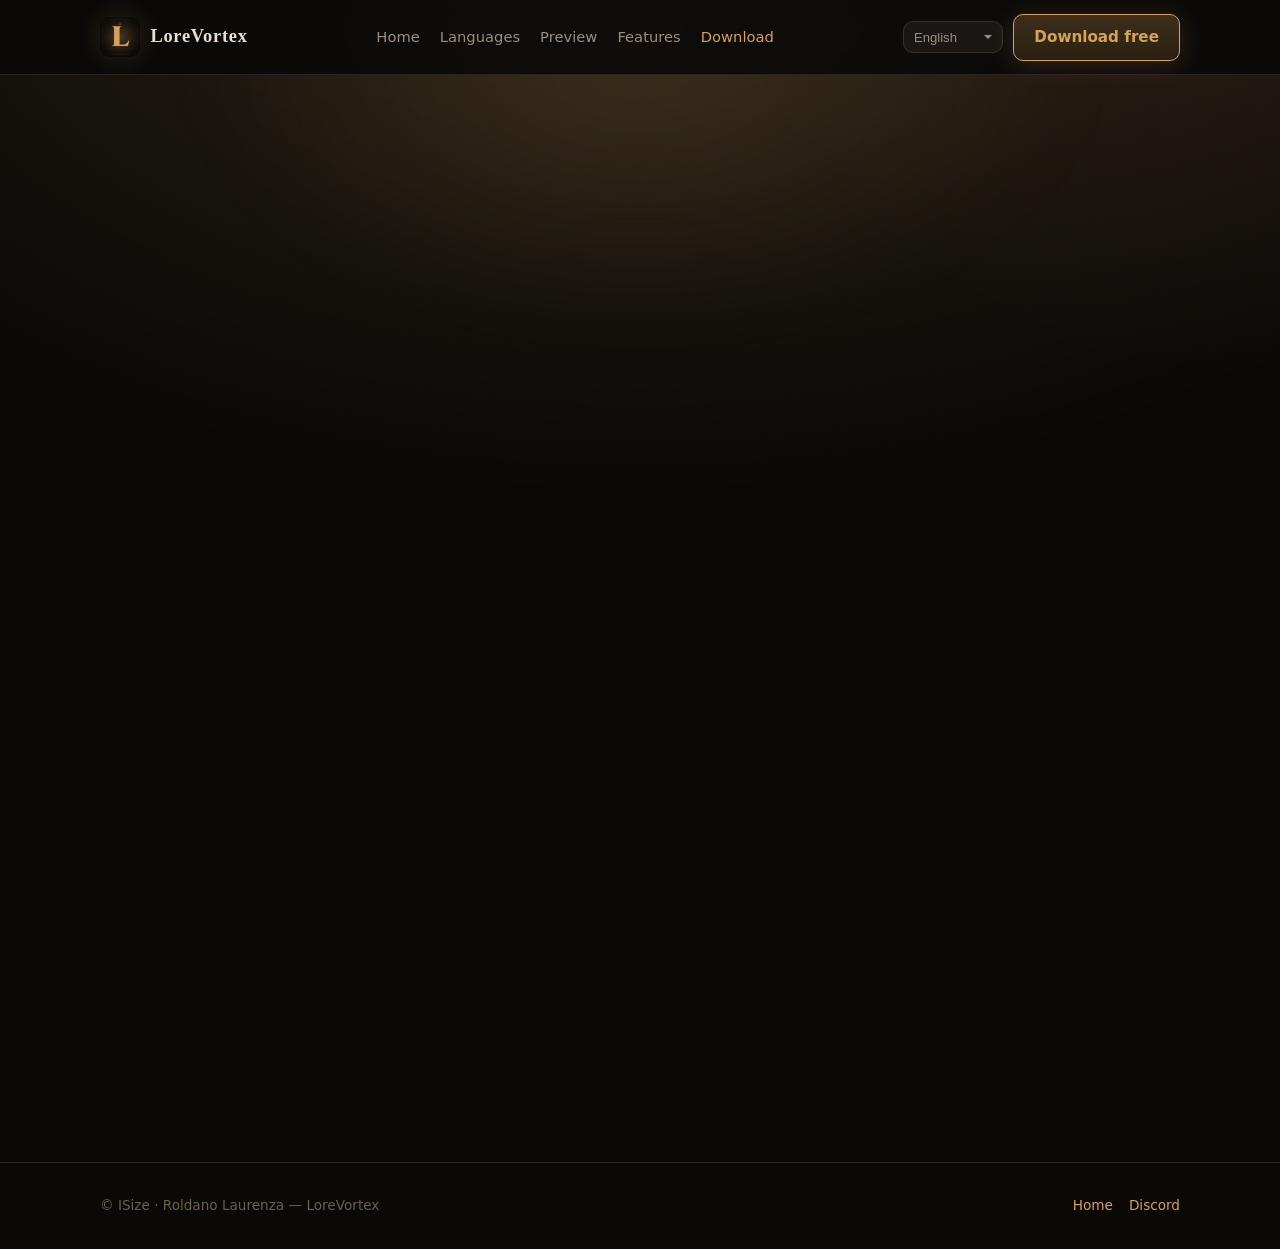
==== download.html @ da4286eb "Initial LoreVortex marketing site Co-authored-by: Cursor <cursoragent@cursor.com>" ====
<!DOCTYPE html>
<html lang="en">
  <head>
    <meta charset="utf-8" />
    <meta name="viewport" content="width=device-width, initial-scale=1" />
    <meta
      name="description"
      content="Download LoreVortex — Windows installer (.exe) and Android APK. Free P2P TTRPG companion."
    />
    <title>Download — LoreVortex</title>
    <link rel="icon" href="assets/img/logo.png" type="image/png" />
    <link rel="stylesheet" href="assets/css/site.css" />
  </head>
  <body
    data-page="download"
    data-page-title-key="meta.downloadTitle"
    data-page-desc-key="meta.downloadDescription"
  >
    <div class="hero-glow" aria-hidden="true"></div>

    <header class="site-header">
      <div class="wrap">
        <a class="logo" href="index.html">
          <img class="logo-mark" src="assets/img/logo.png" alt="LoreVortex" width="40" height="40" />
          LoreVortex
        </a>
        <nav class="site-nav" aria-label="Main">
          <a href="index.html" data-i18n="nav.home">Home</a>
          <a href="index.html#languages" data-i18n="nav.languages">Languages</a>
          <a href="index.html#preview" data-i18n="nav.preview">Preview</a>
          <a href="index.html#features" data-i18n="nav.features">Features</a>
          <a href="download.html" aria-current="page" data-i18n="nav.download">Download</a>
        </nav>
        <div class="header-actions">
          <label class="lang-switch">
            <span class="sr-only" data-i18n="lang.label">Language</span>
            <select id="lang-select" aria-label="Language"></select>
          </label>
          <a class="btn btn-primary" href="#windows" data-i18n="nav.downloadCta">Download free</a>
        </div>
      </div>
    </header>

    <main>
      <section class="hero hero-compact">
        <div class="wrap hero-inner">
          <h1 class="reveal" data-i18n="dl.title">Download</h1>
          <p class="hero-lead reveal" data-i18n="dl.lead" data-i18n-html>
            Full client on Windows…
          </p>
        </div>
      </section>

      <section>
        <div class="wrap">
          <div class="download-grid">
            <article class="download-card reveal" id="windows">
              <span class="platform" data-i18n="dl.win.platform">Windows 10 / 11 · x64</span>
              <h2 data-i18n="dl.win.h">Desktop installer</h2>
              <p class="version" data-release="desktop" data-role="version">…</p>
              <p data-i18n="dl.win.p">Native Tauri client with every feature…</p>
              <a
                class="btn btn-primary btn-shimmer"
                data-release="desktop"
                data-role="download"
                href="https://github.com/ISizeITA/LoreVortex-releases/releases/latest"
                data-i18n="dl.win.btn"
              >
                Download .exe
              </a>
              <p class="file-line">
                <span data-i18n="dl.win.file">File:</span>
                <span data-release="desktop" data-role="filename">—</span>
              </p>
              <ul class="req-list">
                <li data-i18n="dl.win.req1">WebView2</li>
                <li data-i18n="dl.win.req2">Network for updates</li>
                <li data-i18n="dl.win.req3">No Node.js required</li>
              </ul>
              <p class="card-link">
                <a data-release="desktop" data-role="page" href="#" data-i18n="dl.win.all">All Windows releases →</a>
              </p>
            </article>

            <article class="download-card reveal" id="android">
              <span class="platform" data-i18n="dl.and.platform">Android 7+ · arm64</span>
              <h2 data-i18n="dl.and.h">Player APK</h2>
              <p class="version" data-release="mobile" data-role="version">…</p>
              <p data-i18n="dl.and.p">Join the GM's session…</p>
              <a
                class="btn btn-primary btn-shimmer"
                data-release="mobile"
                data-role="download"
                href="https://github.com/ISizeITA/LoreVortex-Mobile/releases/latest"
                data-i18n="dl.and.btn"
              >
                Download .apk
              </a>
              <p class="file-line">
                <span data-i18n="dl.and.file">File:</span>
                <span data-release="mobile" data-role="filename">—</span>
              </p>
              <ul class="req-list">
                <li data-i18n="dl.and.req1">Allow unknown sources once</li>
                <li data-i18n="dl.and.req2">arm64 phone</li>
                <li data-i18n="dl.and.req3">Not a GM client</li>
              </ul>
              <p class="card-link">
                <a data-release="mobile" data-role="page" href="#" data-i18n="dl.and.all">All Android releases →</a>
              </p>
            </article>
          </div>

          <div class="note reveal" data-i18n="dl.noteUpdate" data-i18n-html>
            <strong>Updates:</strong> use “Check for updates”…
          </div>

          <div class="note note-frost reveal" data-i18n="dl.noteLicense" data-i18n-html>
            <strong>License:</strong> free for personal play…
          </div>
        </div>
      </section>
    </main>

    <footer class="site-footer">
      <div class="wrap">
        <span data-i18n="foot.copy">© ISize · Roldano Laurenza — LoreVortex</span>
        <div class="footer-links">
          <a href="index.html" data-i18n="nav.home">Home</a>
          <a href="https://discord.gg/zVXSP4YbWC" rel="noopener" data-i18n="foot.discord">Discord</a>
        </div>
      </div>
    </footer>

    <script type="module">
      import { initSite } from "./assets/js/site.js";
      initSite();
    </script>
  </body>
</html>
---- assets/css/site.css ----
/* LoreVortex marketing site — matches app Tailwind palette */
:root {
  --bg-base: #0a0908;
  --bg-surface: #15120f;
  --bg-panel: #1a1714;
  --bg-elevated: #221d18;
  --border: #3a3128;
  --border-subtle: #2a241e;
  --ink: #e8dfd2;
  --ink-muted: #9a8e7f;
  --ink-faint: #6a604f;
  --accent-amber: #d4a259;
  --accent-ember: #c97548;
  --accent-blood: #8b2a2a;
  --accent-frost: #6a8caf;
  --glow: rgba(212, 162, 89, 0.18);
  --max-w: 1080px;
  --radius: 10px;
}

*,
*::before,
*::after {
  box-sizing: border-box;
}

html {
  scroll-behavior: smooth;
}

body {
  margin: 0;
  font-family: system-ui, -apple-system, "Segoe UI", Roboto, sans-serif;
  font-size: 1rem;
  line-height: 1.6;
  color: var(--ink);
  background: var(--bg-base);
  background-image:
    radial-gradient(ellipse 80% 50% at 50% -10%, var(--glow), transparent),
    radial-gradient(ellipse 40% 30% at 100% 0%, rgba(201, 117, 72, 0.08), transparent);
}

a {
  color: var(--accent-amber);
  text-decoration: none;
}

a:hover {
  text-decoration: underline;
}

img {
  max-width: 100%;
  height: auto;
  display: block;
}

.wrap {
  width: min(var(--max-w), calc(100% - 2rem));
  margin-inline: auto;
}

.site-header .wrap,
main,
.site-footer {
  position: relative;
  z-index: 1;
}

.site-header {
  position: sticky;
  top: 0;
  z-index: 10;
  border-bottom: 1px solid var(--border-subtle);
  background: rgba(10, 9, 8, 0.88);
  backdrop-filter: blur(10px);
}

.site-header .wrap {
  display: flex;
  align-items: center;
  justify-content: space-between;
  gap: 1rem;
  padding: 0.85rem 0;
}

.logo {
  display: flex;
  align-items: center;
  gap: 0.65rem;
  font-family: Georgia, "Times New Roman", serif;
  font-size: 1.15rem;
  font-weight: 700;
  letter-spacing: 0.04em;
  color: var(--ink);
  text-decoration: none;
}

.logo:hover {
  text-decoration: none;
  color: var(--accent-amber);
}

.logo-mark {
  width: 40px;
  height: 40px;
  border-radius: 10px;
  flex-shrink: 0;
  box-shadow: 0 0 24px var(--glow);
  animation: logoPulse 4s ease-in-out infinite;
}

@keyframes logoPulse {
  0%,
  100% {
    box-shadow: 0 0 16px rgba(212, 162, 89, 0.25);
  }
  50% {
    box-shadow: 0 0 28px rgba(212, 162, 89, 0.45);
  }
}

.header-actions {
  display: flex;
  align-items: center;
  gap: 0.65rem;
}

.lang-switch select {
  appearance: none;
  background: var(--bg-panel);
  border: 1px solid var(--border);
  border-radius: var(--radius);
  color: var(--ink-muted);
  font-size: 0.82rem;
  padding: 0.45rem 1.75rem 0.45rem 0.65rem;
  cursor: pointer;
  background-image: url("data:image/svg+xml,%3Csvg xmlns='http://www.w3.org/2000/svg' width='12' height='12' fill='%239a8e7f'%3E%3Cpath d='M2 4l4 4 4-4'/%3E%3C/svg%3E");
  background-repeat: no-repeat;
  background-position: right 0.5rem center;
  transition: border-color 0.2s, color 0.2s;
}

.lang-switch select:hover,
.lang-switch select:focus {
  border-color: var(--accent-amber);
  color: var(--ink);
  outline: none;
}

.sr-only {
  position: absolute;
  width: 1px;
  height: 1px;
  padding: 0;
  margin: -1px;
  overflow: hidden;
  clip: rect(0, 0, 0, 0);
  white-space: nowrap;
  border: 0;
}

/* Ambient hero glow (parallax via JS) */
.hero-glow {
  pointer-events: none;
  position: fixed;
  top: -20%;
  left: 50%;
  width: min(900px, 90vw);
  height: 500px;
  margin-left: -450px;
  background: radial-gradient(ellipse, rgba(212, 162, 89, 0.14) 0%, transparent 70%);
  filter: blur(40px);
  z-index: 0;
  animation: glowDrift 12s ease-in-out infinite alternate;
}

@keyframes glowDrift {
  from {
    transform: translate(0, 0) scale(1);
  }
  to {
    transform: translate(30px, 20px) scale(1.08);
  }
}

.hero-inner {
  position: relative;
  z-index: 1;
}

.hero-compact {
  padding: 2.5rem 0 1.5rem;
}

/* Scroll reveal */
.reveal {
  opacity: 0;
  transform: translateY(28px);
  transition:
    opacity 0.65s cubic-bezier(0.22, 1, 0.36, 1),
    transform 0.65s cubic-bezier(0.22, 1, 0.36, 1);
  transition-delay: var(--reveal-delay, 0ms);
}

.reveal.is-visible {
  opacity: 1;
  transform: translateY(0);
}

.hero-badge.reveal.is-visible {
  animation: badgeIn 0.8s ease backwards;
}

@keyframes badgeIn {
  from {
    opacity: 0;
    letter-spacing: 0.2em;
  }
  to {
    opacity: 1;
    letter-spacing: 0.08em;
  }
}

/* Language pills */
.langs-section .panel {
  text-align: center;
}

.langs-section .section-lead {
  margin-inline: auto;
}

.lang-pills {
  display: flex;
  flex-wrap: wrap;
  gap: 0.5rem;
  justify-content: center;
  list-style: none;
  margin: 0 0 1.25rem;
  padding: 0;
}

.lang-pills li {
  padding: 0.35rem 0.85rem;
  border-radius: 999px;
  border: 1px solid var(--border);
  background: var(--bg-surface);
  font-size: 0.88rem;
  color: var(--ink-muted);
  animation: pillFade 0.5s ease backwards;
  animation-delay: calc(var(--i, 0) * 60ms);
  transition: border-color 0.2s, color 0.2s, transform 0.2s;
}

.lang-pills li:hover {
  border-color: var(--accent-amber);
  color: var(--accent-amber);
  transform: translateY(-2px);
}

.lang-pills li:nth-child(1) { --i: 0; }
.lang-pills li:nth-child(2) { --i: 1; }
.lang-pills li:nth-child(3) { --i: 2; }
.lang-pills li:nth-child(4) { --i: 3; }
.lang-pills li:nth-child(5) { --i: 4; }
.lang-pills li:nth-child(6) { --i: 5; }
.lang-pills li:nth-child(7) { --i: 6; }
.lang-pills li:nth-child(8) { --i: 7; }
.lang-pills li:nth-child(9) { --i: 8; }
.lang-pills li:nth-child(10) { --i: 9; }

@keyframes pillFade {
  from {
    opacity: 0;
    transform: scale(0.92);
  }
}

.langs-note {
  margin: 0;
  font-size: 0.9rem;
  color: var(--ink-faint);
}

/* Feature card hover */
.feature-card {
  transition: border-color 0.25s, transform 0.25s, box-shadow 0.25s;
}

.feature-card:hover {
  border-color: rgba(212, 162, 89, 0.35);
  transform: translateY(-3px);
  box-shadow: 0 12px 32px rgba(0, 0, 0, 0.35);
}

.shot {
  transition: transform 0.35s ease, box-shadow 0.35s ease;
}

.shot:hover {
  transform: translateY(-4px) scale(1.01);
  box-shadow: 0 16px 40px rgba(0, 0, 0, 0.4);
}

/* Shimmer CTA */
.btn-shimmer {
  position: relative;
  overflow: hidden;
}

.btn-shimmer::after {
  content: "";
  position: absolute;
  inset: 0;
  background: linear-gradient(
    105deg,
    transparent 40%,
    rgba(212, 162, 89, 0.25) 50%,
    transparent 60%
  );
  transform: translateX(-100%);
  animation: shimmer 3s ease-in-out infinite;
}

@keyframes shimmer {
  0%,
  70%,
  100% {
    transform: translateX(-100%);
  }
  85% {
    transform: translateX(100%);
  }
}

.cta-panel {
  text-align: center;
}

.cta-panel .section-lead {
  margin-inline: auto;
}

.download-card {
  transition: border-color 0.25s, transform 0.25s;
}

.download-card:hover {
  border-color: rgba(212, 162, 89, 0.3);
}

.file-line,
.card-link {
  margin: 0.75rem 0 0;
  font-size: 0.82rem;
  color: var(--ink-faint);
}

.note-frost {
  border-left-color: var(--accent-frost);
  background: rgba(106, 140, 175, 0.08);
}

@media (prefers-reduced-motion: reduce) {
  html {
    scroll-behavior: auto;
  }

  .reveal {
    opacity: 1;
    transform: none;
    transition: none;
  }

  .hero-glow,
  .logo-mark,
  .btn-shimmer::after,
  .lang-pills li {
    animation: none !important;
  }
}

code {
  font-family: ui-monospace, Consolas, monospace;
  font-size: 0.88em;
  padding: 0.1em 0.35em;
  border-radius: 4px;
  background: var(--bg-elevated);
  border: 1px solid var(--border-subtle);
}

.site-nav {
  display: flex;
  flex-wrap: wrap;
  gap: 0.35rem 1.25rem;
  font-size: 0.92rem;
}

.site-nav a {
  color: var(--ink-muted);
  text-decoration: none;
}

.site-nav a:hover,
.site-nav a[aria-current="page"] {
  color: var(--accent-amber);
}

.btn {
  display: inline-flex;
  align-items: center;
  justify-content: center;
  gap: 0.4rem;
  padding: 0.65rem 1.25rem;
  border-radius: var(--radius);
  border: 1px solid var(--border);
  font-weight: 600;
  font-size: 0.95rem;
  text-decoration: none;
  cursor: pointer;
  transition: background 0.15s, border-color 0.15s, transform 0.1s;
}

.btn:hover {
  text-decoration: none;
  transform: translateY(-1px);
}

.btn-primary {
  background: linear-gradient(180deg, #3d2e1a, #2a2012);
  border-color: var(--accent-amber);
  color: var(--accent-amber);
  box-shadow: 0 4px 24px var(--glow);
}

.btn-primary:hover {
  background: linear-gradient(180deg, #4a3820, #322618);
  color: #f0c878;
}

.btn-ghost {
  background: transparent;
  color: var(--ink-muted);
}

.btn-ghost:hover {
  color: var(--ink);
  border-color: var(--border);
}

/* Hero */
.hero {
  padding: 4rem 0 3rem;
  text-align: center;
}

.hero-badge {
  display: inline-block;
  margin-bottom: 1rem;
  padding: 0.25rem 0.75rem;
  border: 1px solid var(--border);
  border-radius: 999px;
  font-size: 0.78rem;
  letter-spacing: 0.08em;
  text-transform: uppercase;
  color: var(--ink-muted);
}

.hero h1 {
  margin: 0 0 1rem;
  font-family: Georgia, serif;
  font-size: clamp(2rem, 5vw, 3rem);
  font-weight: 700;
  line-height: 1.15;
  letter-spacing: 0.02em;
}

.hero-lead {
  margin: 0 auto 1.75rem;
  max-width: 38rem;
  font-size: 1.1rem;
  color: var(--ink-muted);
}

.hero-actions {
  display: flex;
  flex-wrap: wrap;
  gap: 0.75rem;
  justify-content: center;
  margin-bottom: 2.5rem;
}

.hero-meta {
  display: flex;
  flex-wrap: wrap;
  gap: 1.5rem;
  justify-content: center;
  font-size: 0.85rem;
  color: var(--ink-faint);
}

.hero-meta strong {
  color: var(--ink-muted);
  font-weight: 600;
}

/* Sections */
section {
  padding: 3rem 0;
}

.section-title {
  margin: 0 0 0.5rem;
  font-family: Georgia, serif;
  font-size: 1.65rem;
}

.section-lead {
  margin: 0 0 2rem;
  max-width: 42rem;
  color: var(--ink-muted);
}

.panel {
  background: var(--bg-panel);
  border: 1px solid var(--border-subtle);
  border-radius: var(--radius);
  padding: 1.25rem 1.5rem;
}

/* Feature grid */
.feature-grid {
  display: grid;
  grid-template-columns: repeat(auto-fill, minmax(240px, 1fr));
  gap: 1rem;
}

.feature-card {
  background: var(--bg-surface);
  border: 1px solid var(--border-subtle);
  border-radius: var(--radius);
  padding: 1.15rem 1.25rem;
}

.feature-card h3 {
  margin: 0 0 0.35rem;
  font-size: 0.95rem;
  color: var(--accent-amber);
}

.feature-card p {
  margin: 0;
  font-size: 0.88rem;
  color: var(--ink-muted);
  line-height: 1.5;
}

.feature-group-title {
  grid-column: 1 / -1;
  margin: 1.5rem 0 0.25rem;
  font-size: 0.75rem;
  letter-spacing: 0.12em;
  text-transform: uppercase;
  color: var(--ink-faint);
}

.feature-group-title:first-child {
  margin-top: 0;
}

/* Screenshots */
.shots {
  display: grid;
  grid-template-columns: repeat(auto-fit, minmax(280px, 1fr));
  gap: 1.25rem;
}

.shot {
  border: 1px solid var(--border-subtle);
  border-radius: var(--radius);
  overflow: hidden;
  background: var(--bg-surface);
}

.shot img {
  width: 100%;
  aspect-ratio: 16 / 10;
  object-fit: cover;
  background: var(--bg-elevated);
}

.shot figcaption {
  padding: 0.75rem 1rem;
  font-size: 0.85rem;
  color: var(--ink-muted);
  border-top: 1px solid var(--border-subtle);
}

/* Download cards */
.download-grid {
  display: grid;
  grid-template-columns: repeat(auto-fit, minmax(280px, 1fr));
  gap: 1.25rem;
}

.download-card {
  background: var(--bg-panel);
  border: 1px solid var(--border-subtle);
  border-radius: var(--radius);
  padding: 1.5rem;
}

.download-card h2 {
  margin: 0 0 0.35rem;
  font-size: 1.2rem;
}

.download-card .platform {
  font-size: 0.8rem;
  color: var(--ink-faint);
  text-transform: uppercase;
  letter-spacing: 0.08em;
}

.download-card p {
  margin: 0.75rem 0 1.25rem;
  font-size: 0.92rem;
  color: var(--ink-muted);
}

.download-card .version {
  font-size: 0.85rem;
  color: var(--accent-amber);
  margin-bottom: 1rem;
}

.download-card .btn {
  width: 100%;
}

.download-card .btn[disabled] {
  opacity: 0.5;
  pointer-events: none;
}

.req-list {
  margin: 1rem 0 0;
  padding-left: 1.1rem;
  font-size: 0.85rem;
  color: var(--ink-faint);
}

.req-list li {
  margin-bottom: 0.25rem;
}

.note {
  margin-top: 2rem;
  padding: 1rem 1.25rem;
  border-left: 3px solid var(--accent-ember);
  background: rgba(201, 117, 72, 0.08);
  font-size: 0.9rem;
  color: var(--ink-muted);
}

/* Footer */
.site-footer {
  margin-top: 3rem;
  padding: 2rem 0;
  border-top: 1px solid var(--border-subtle);
  font-size: 0.85rem;
  color: var(--ink-faint);
}

.site-footer .wrap {
  display: flex;
  flex-wrap: wrap;
  gap: 1rem;
  justify-content: space-between;
  align-items: center;
}

.footer-links {
  display: flex;
  flex-wrap: wrap;
  gap: 1rem;
}

@media (max-width: 640px) {
  .site-nav {
    display: none;
  }

  .hero {
    padding-top: 2.5rem;
  }

  .header-actions .btn-primary {
    display: none;
  }

  .hero-glow {
    margin-left: -45vw;
    width: 90vw;
  }
}
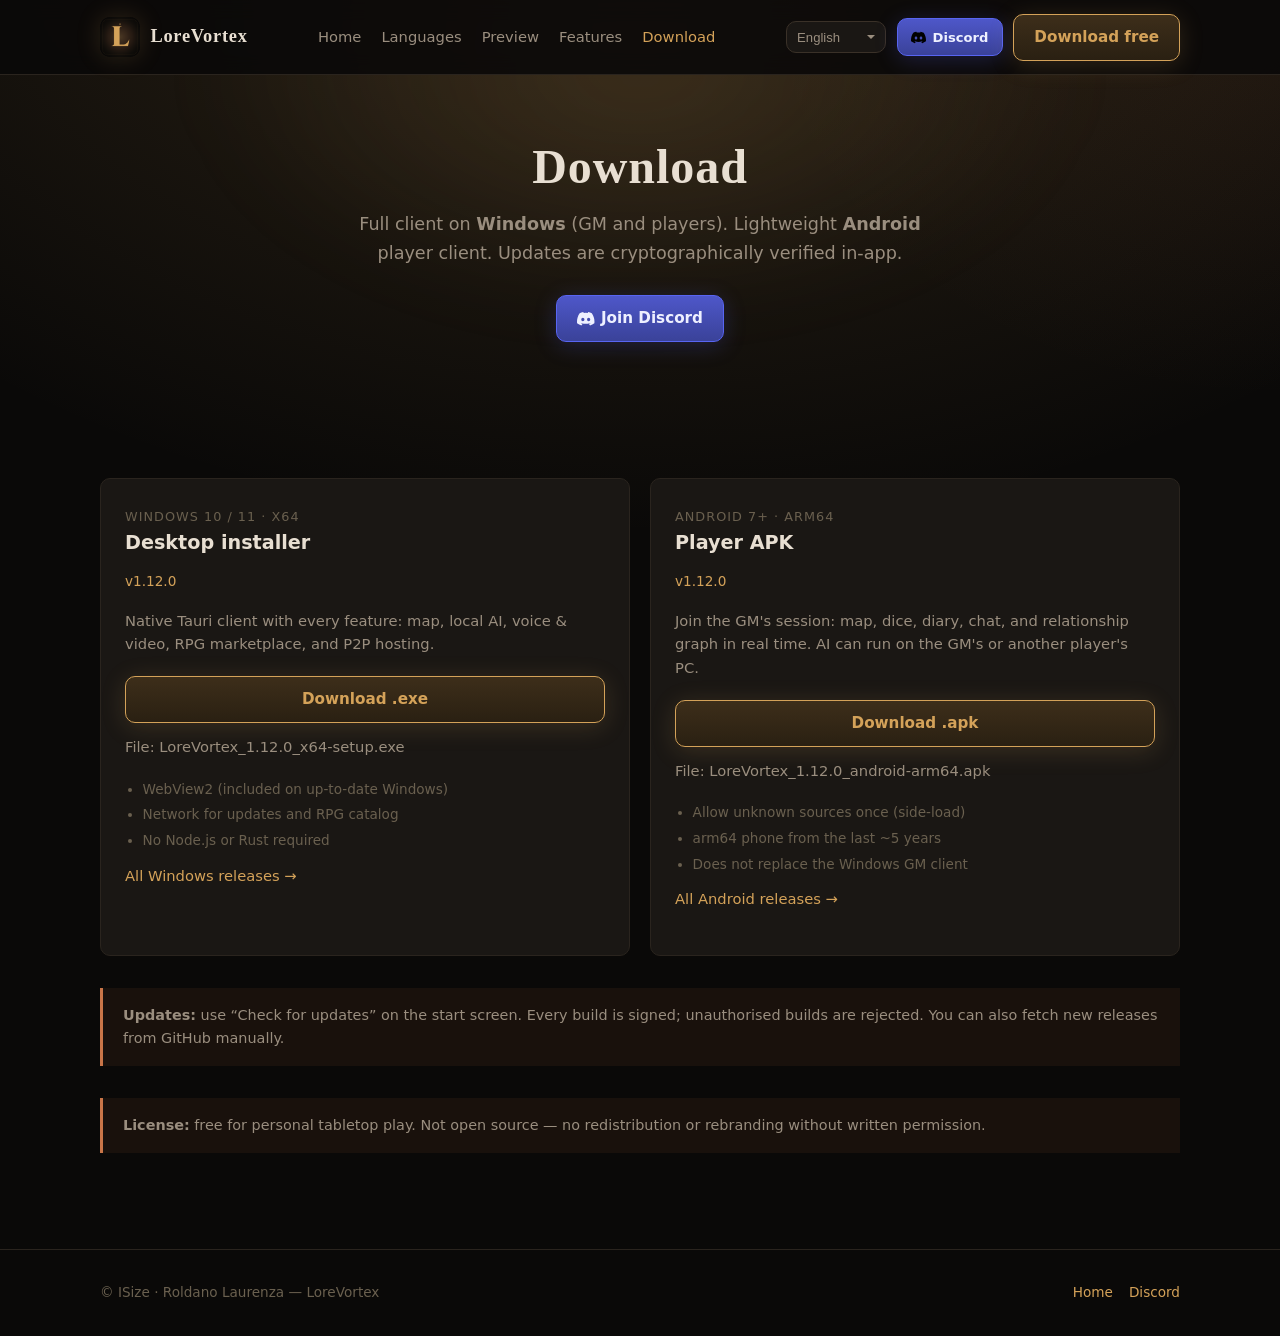
==== commit 444106de: "fix: download page JS error, Discord buttons in header and hero Co-authored-by: Cursor <cursoragent@" ====
--- a/download.html
+++ b/download.html
@@ -36,6 +36,16 @@
             <span class="sr-only" data-i18n="lang.label">Language</span>
             <select id="lang-select" aria-label="Language"></select>
           </label>
+          <a
+            class="btn btn-discord btn-discord--header"
+            href="https://discord.gg/zVXSP4YbWC"
+            rel="noopener noreferrer"
+            target="_blank"
+            aria-label="Discord"
+          >
+            <img class="btn-icon" src="assets/img/discord-icon.svg" width="18" height="18" alt="" />
+            <span class="btn-discord-label" data-i18n="nav.discord">Discord</span>
+          </a>
           <a class="btn btn-primary" href="#windows" data-i18n="nav.downloadCta">Download free</a>
         </div>
       </div>
@@ -48,6 +58,22 @@
           <p class="hero-lead reveal" data-i18n="dl.lead" data-i18n-html>
             Full client on Windows…
           </p>
+          <div class="hero-actions reveal">
+            <a
+              class="btn btn-discord"
+              href="https://discord.gg/zVXSP4YbWC"
+              rel="noopener noreferrer"
+              target="_blank"
+            >
+              <svg class="btn-icon" viewBox="0 0 24 24" aria-hidden="true">
+                <path
+                  fill="currentColor"
+                  d="M20.317 4.37a19.791 19.791 0 0 0-4.885-1.515.074.074 0 0 0-.079.037c-.21.375-.444.864-.608 1.25a18.27 18.27 0 0 0-5.487 0 12.64 12.64 0 0 0-.617-1.25.077.077 0 0 0-.079-.037A19.736 19.736 0 0 0 3.677 4.37a.07.07 0 0 0-.032.027C.533 9.046-.32 13.58.099 18.057a.082.082 0 0 0 .031.057 19.9 19.9 0 0 0 5.993 3.03.078.078 0 0 0 .084-.028 14.09 14.09 0 0 0 1.226-1.994.076.076 0 0 0-.041-.106 13.107 13.107 0 0 1-1.872-.892.077.077 0 0 1-.008-.128 10.2 10.2 0 0 0 .372-.292.074.074 0 0 1 .077-.01c3.928 1.793 8.18 1.793 12.062 0a.074.074 0 0 1 .078.01c.12.098.246.198.373.292a.077.077 0 0 1-.006.127 12.299 12.299 0 0 1-1.873.892.077.077 0 0 0-.041.107c.36.698.772 1.362 1.225 1.993a.076.076 0 0 0 .084.028 19.839 19.839 0 0 0 6.002-3.03.077.077 0 0 0 .032-.054c.5-5.177-.838-9.674-3.549-13.66a.061.061 0 0 0-.031-.03zM8.02 15.33c-1.183 0-2.157-1.085-2.157-2.419 0-1.333.956-2.419 2.157-2.419 1.21 0 2.176 1.096 2.157 2.419 0 1.334-.956 2.419-2.157 2.419zm7.975 0c-1.183 0-2.157-1.085-2.157-2.419 0-1.333.955-2.419 2.157-2.419 1.21 0 2.176 1.096 2.157 2.419 0 1.334-.946 2.419-2.157 2.419z"
+                />
+              </svg>
+              <span data-i18n="hero.btnDiscord">Join Discord</span>
+            </a>
+          </div>
         </div>
       </section>
 
--- a/assets/css/site.css
+++ b/assets/css/site.css
@@ -450,6 +450,52 @@
   border-color: var(--border);
 }
 
+.btn-discord {
+  background: linear-gradient(180deg, #4e57c9, #3a4299);
+  border-color: #5865f2;
+  color: #eef0ff;
+  box-shadow: 0 4px 22px rgba(88, 101, 242, 0.22);
+}
+
+.btn-discord:hover {
+  background: linear-gradient(180deg, #5865f2, #4752c4);
+  color: #fff;
+  border-color: #7289da;
+}
+
+.btn-discord--header {
+  padding: 0.45rem 0.85rem;
+  font-size: 0.82rem;
+}
+
+.btn-discord--header .btn-discord-label {
+  display: inline;
+}
+
+@media (max-width: 720px) {
+  .btn-discord--header .btn-discord-label {
+    display: none;
+  }
+
+  .btn-discord--header {
+    padding: 0.45rem 0.55rem;
+  }
+}
+
+.btn-icon {
+  width: 1.15em;
+  height: 1.15em;
+  flex-shrink: 0;
+  display: block;
+}
+
+.cta-actions {
+  display: flex;
+  flex-wrap: wrap;
+  gap: 0.75rem;
+  justify-content: center;
+}
+
 /* Hero */
 .hero {
   padding: 4rem 0 3rem;
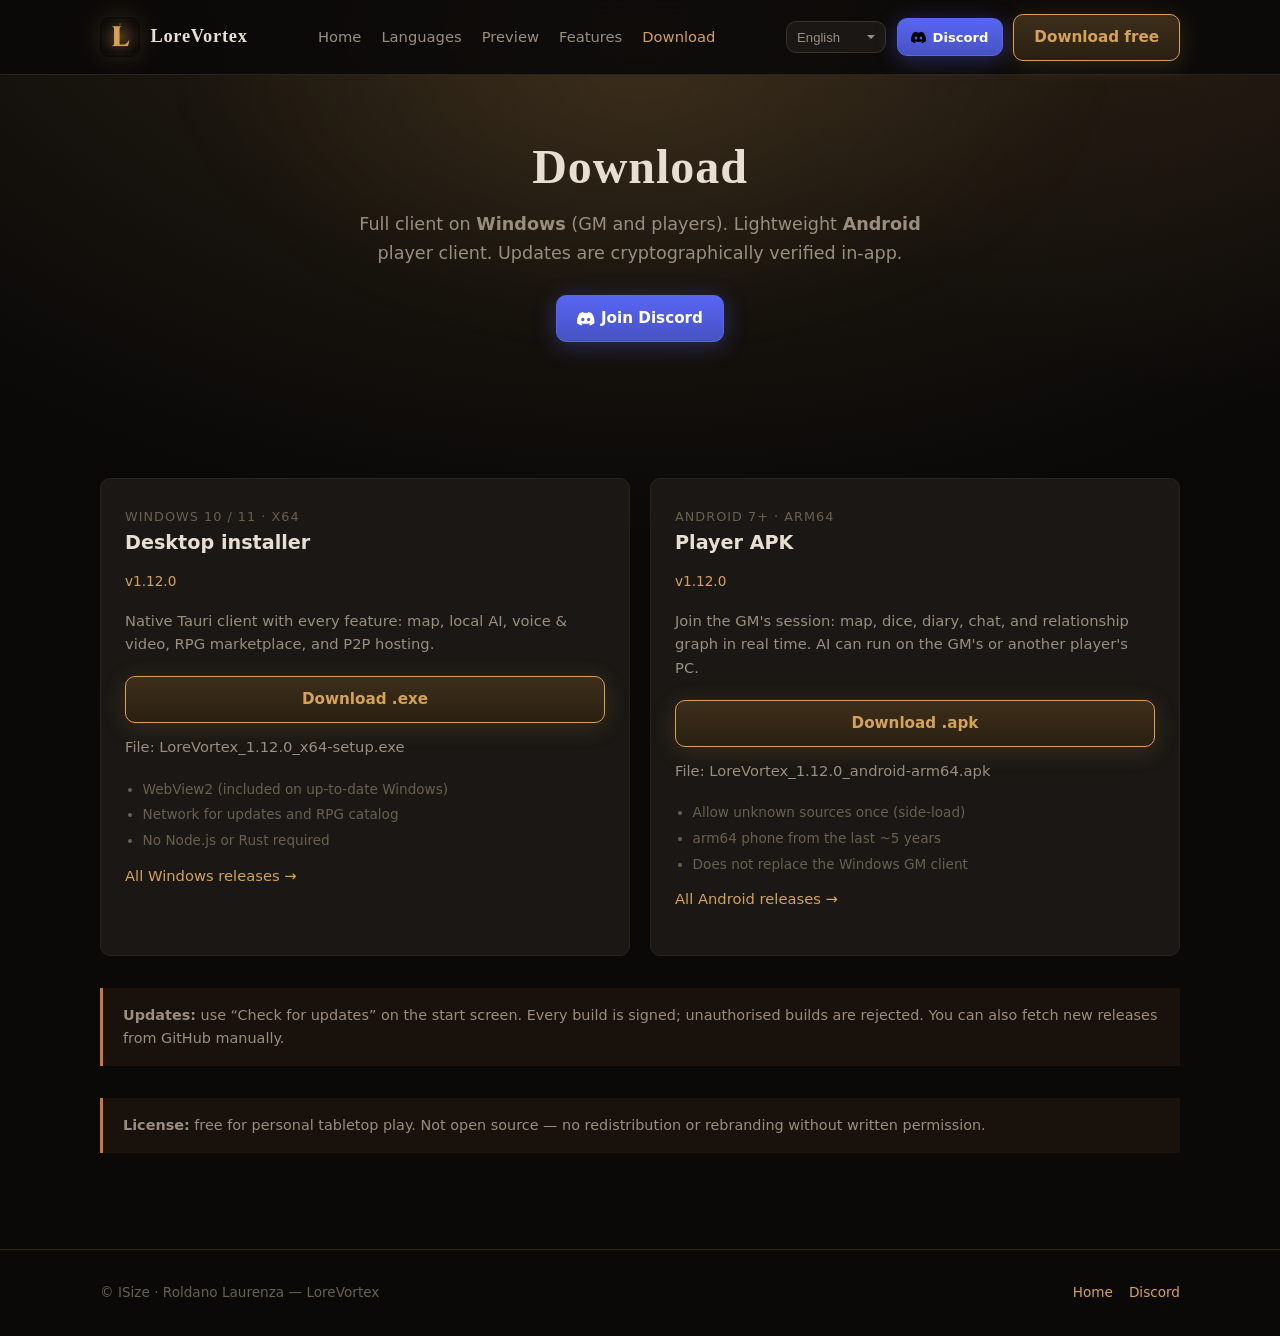
==== commit 04a001b2: "fix: Discord button styling, i18n keys, download page visibility Co-authored-by: Cursor <cursoragent" ====
--- a/download.html
+++ b/download.html
@@ -9,7 +9,7 @@
     />
     <title>Download — LoreVortex</title>
     <link rel="icon" href="assets/img/logo.png" type="image/png" />
-    <link rel="stylesheet" href="assets/css/site.css" />
+    <link rel="stylesheet" href="assets/css/site.css?v=6" />
   </head>
   <body
     data-page="download"
@@ -55,10 +55,10 @@
       <section class="hero hero-compact">
         <div class="wrap hero-inner">
           <h1 class="reveal" data-i18n="dl.title">Download</h1>
-          <p class="hero-lead reveal" data-i18n="dl.lead" data-i18n-html>
+          <p class="hero-lead" data-i18n="dl.lead" data-i18n-html>
             Full client on Windows…
           </p>
-          <div class="hero-actions reveal">
+          <div class="hero-actions">
             <a
               class="btn btn-discord"
               href="https://discord.gg/zVXSP4YbWC"
@@ -80,7 +80,7 @@
       <section>
         <div class="wrap">
           <div class="download-grid">
-            <article class="download-card reveal" id="windows">
+            <article class="download-card" id="windows">
               <span class="platform" data-i18n="dl.win.platform">Windows 10 / 11 · x64</span>
               <h2 data-i18n="dl.win.h">Desktop installer</h2>
               <p class="version" data-release="desktop" data-role="version">…</p>
@@ -108,7 +108,7 @@
               </p>
             </article>
 
-            <article class="download-card reveal" id="android">
+            <article class="download-card" id="android">
               <span class="platform" data-i18n="dl.and.platform">Android 7+ · arm64</span>
               <h2 data-i18n="dl.and.h">Player APK</h2>
               <p class="version" data-release="mobile" data-role="version">…</p>
@@ -137,11 +137,11 @@
             </article>
           </div>
 
-          <div class="note reveal" data-i18n="dl.noteUpdate" data-i18n-html>
+          <div class="note" data-i18n="dl.noteUpdate" data-i18n-html>
             <strong>Updates:</strong> use “Check for updates”…
           </div>
 
-          <div class="note note-frost reveal" data-i18n="dl.noteLicense" data-i18n-html>
+          <div class="note note-frost" data-i18n="dl.noteLicense" data-i18n-html>
             <strong>License:</strong> free for personal play…
           </div>
         </div>
@@ -159,7 +159,7 @@
     </footer>
 
     <script type="module">
-      import { initSite } from "./assets/js/site.js";
+      import { initSite } from "./assets/js/site.js?v=6";
       initSite();
     </script>
   </body>
--- a/assets/css/site.css
+++ b/assets/css/site.css
@@ -193,8 +193,13 @@
   padding: 2.5rem 0 1.5rem;
 }
 
-/* Scroll reveal */
+/* Scroll reveal — visible by default; hidden only when JS runs (html.js) */
 .reveal {
+  opacity: 1;
+  transform: none;
+}
+
+html.js .reveal {
   opacity: 0;
   transform: translateY(28px);
   transition:
@@ -203,7 +208,7 @@
   transition-delay: var(--reveal-delay, 0ms);
 }
 
-.reveal.is-visible {
+html.js .reveal.is-visible {
   opacity: 1;
   transform: translateY(0);
 }
@@ -368,7 +373,7 @@
     scroll-behavior: auto;
   }
 
-  .reveal {
+  html.js .reveal {
     opacity: 1;
     transform: none;
     transition: none;
@@ -450,17 +455,19 @@
   border-color: var(--border);
 }
 
-.btn-discord {
-  background: linear-gradient(180deg, #4e57c9, #3a4299);
-  border-color: #5865f2;
-  color: #eef0ff;
-  box-shadow: 0 4px 22px rgba(88, 101, 242, 0.22);
-}
-
-.btn-discord:hover {
-  background: linear-gradient(180deg, #5865f2, #4752c4);
-  color: #fff;
-  border-color: #7289da;
+.btn-discord,
+a.btn.btn-discord {
+  background: linear-gradient(180deg, #5865f2, #4752c4) !important;
+  border-color: #5865f2 !important;
+  color: #fff !important;
+  box-shadow: 0 4px 22px rgba(88, 101, 242, 0.35);
+}
+
+.btn-discord:hover,
+a.btn.btn-discord:hover {
+  background: linear-gradient(180deg, #6875f5, #5865f2) !important;
+  color: #fff !important;
+  border-color: #7289da !important;
 }
 
 .btn-discord--header {
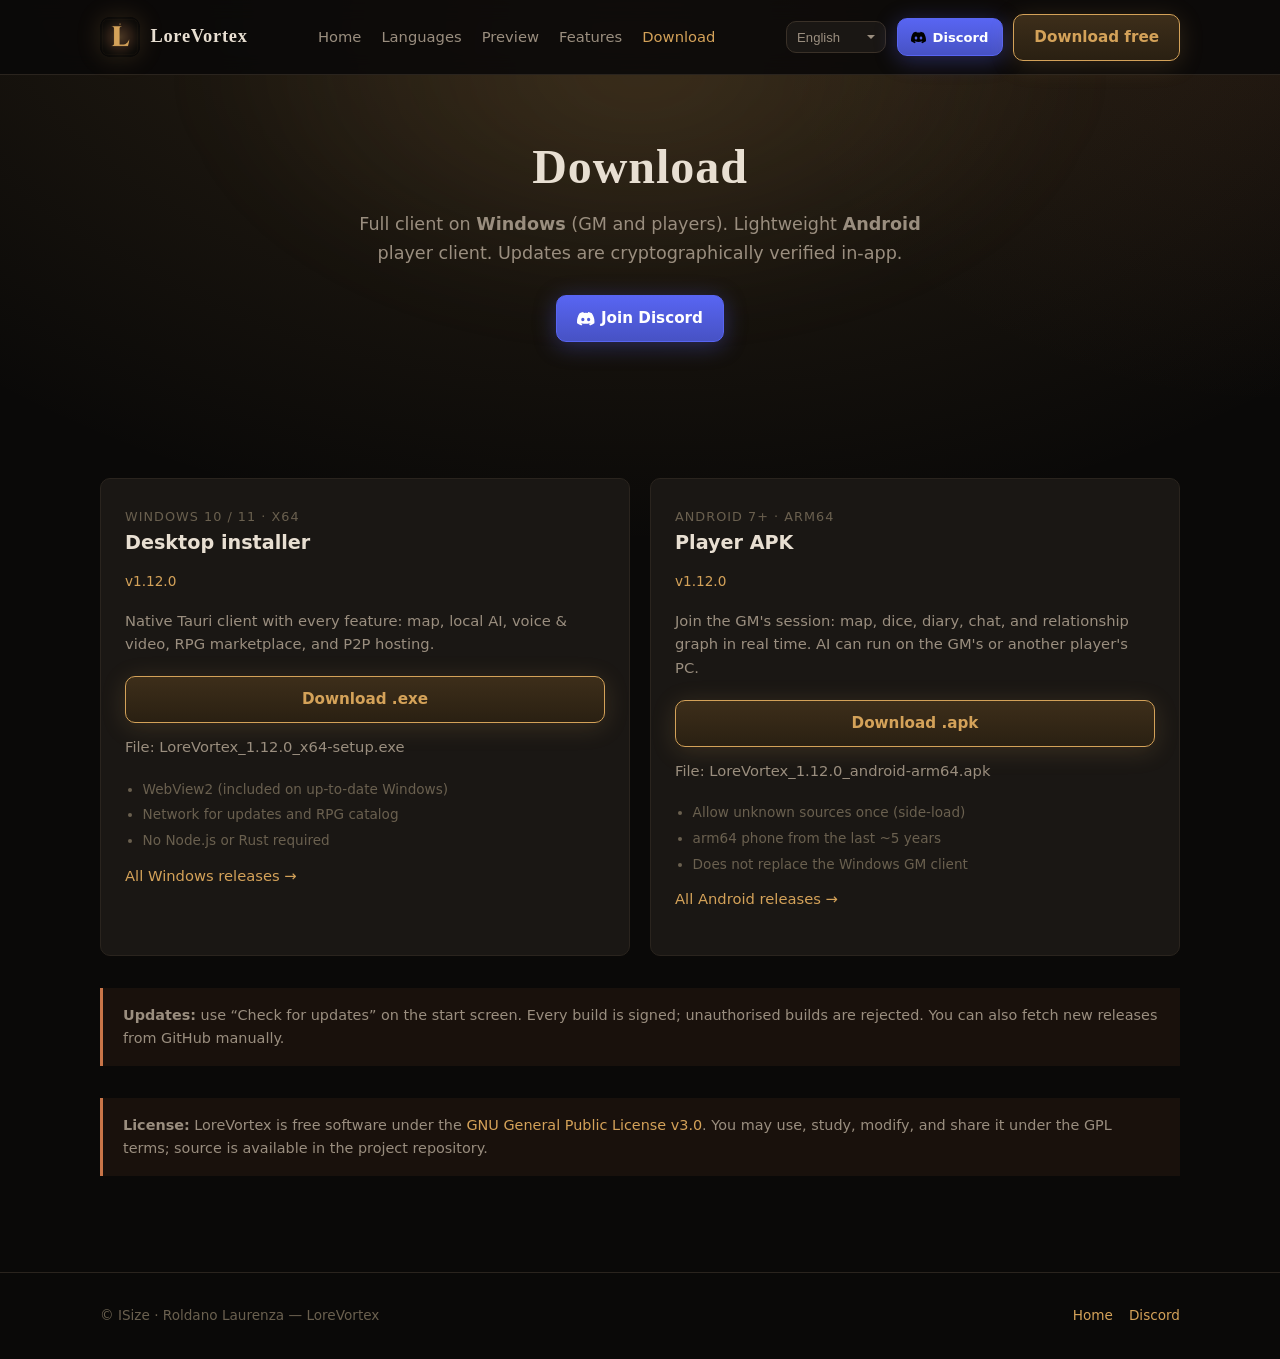
==== commit 5415df04: "docs: state GNU GPL v3.0 license on download page Co-authored-by: Cursor <cursoragent@cursor.com>" ====
--- a/download.html
+++ b/download.html
@@ -9,7 +9,7 @@
     />
     <title>Download — LoreVortex</title>
     <link rel="icon" href="assets/img/logo.png" type="image/png" />
-    <link rel="stylesheet" href="assets/css/site.css?v=6" />
+    <link rel="stylesheet" href="assets/css/site.css?v=7" />
   </head>
   <body
     data-page="download"
@@ -142,7 +142,8 @@
           </div>
 
           <div class="note note-frost" data-i18n="dl.noteLicense" data-i18n-html>
-            <strong>License:</strong> free for personal play…
+            <strong>License:</strong> LoreVortex is free software under the
+            <a href="https://www.gnu.org/licenses/gpl-3.0.html" rel="noopener">GNU General Public License v3.0</a>.
           </div>
         </div>
       </section>
@@ -159,7 +160,7 @@
     </footer>
 
     <script type="module">
-      import { initSite } from "./assets/js/site.js?v=6";
+      import { initSite } from "./assets/js/site.js?v=7";
       initSite();
     </script>
   </body>
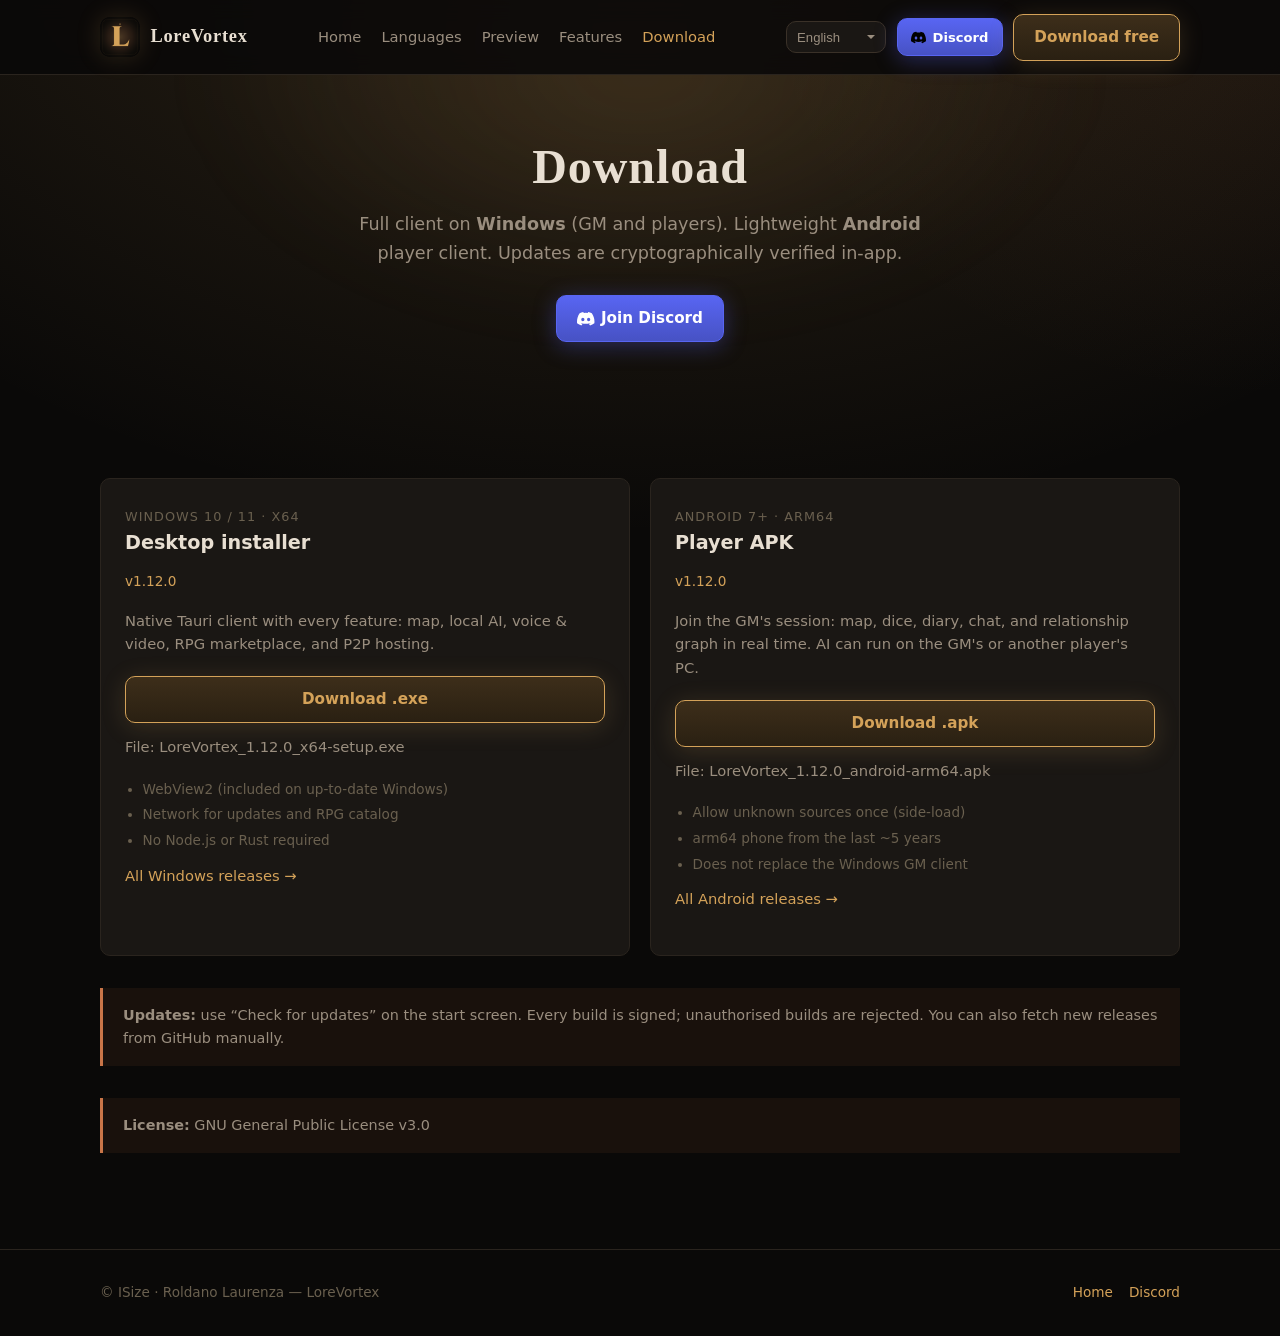
==== commit d977690e: "docs: simplify license line to GPL v3.0 Co-authored-by: Cursor <cursoragent@cursor.com>" ====
--- a/download.html
+++ b/download.html
@@ -9,7 +9,7 @@
     />
     <title>Download — LoreVortex</title>
     <link rel="icon" href="assets/img/logo.png" type="image/png" />
-    <link rel="stylesheet" href="assets/css/site.css?v=7" />
+    <link rel="stylesheet" href="assets/css/site.css?v=8" />
   </head>
   <body
     data-page="download"
@@ -142,8 +142,7 @@
           </div>
 
           <div class="note note-frost" data-i18n="dl.noteLicense" data-i18n-html>
-            <strong>License:</strong> LoreVortex is free software under the
-            <a href="https://www.gnu.org/licenses/gpl-3.0.html" rel="noopener">GNU General Public License v3.0</a>.
+            <strong>License:</strong> GNU General Public License v3.0
           </div>
         </div>
       </section>
@@ -160,7 +159,7 @@
     </footer>
 
     <script type="module">
-      import { initSite } from "./assets/js/site.js?v=7";
+      import { initSite } from "./assets/js/site.js?v=8";
       initSite();
     </script>
   </body>
